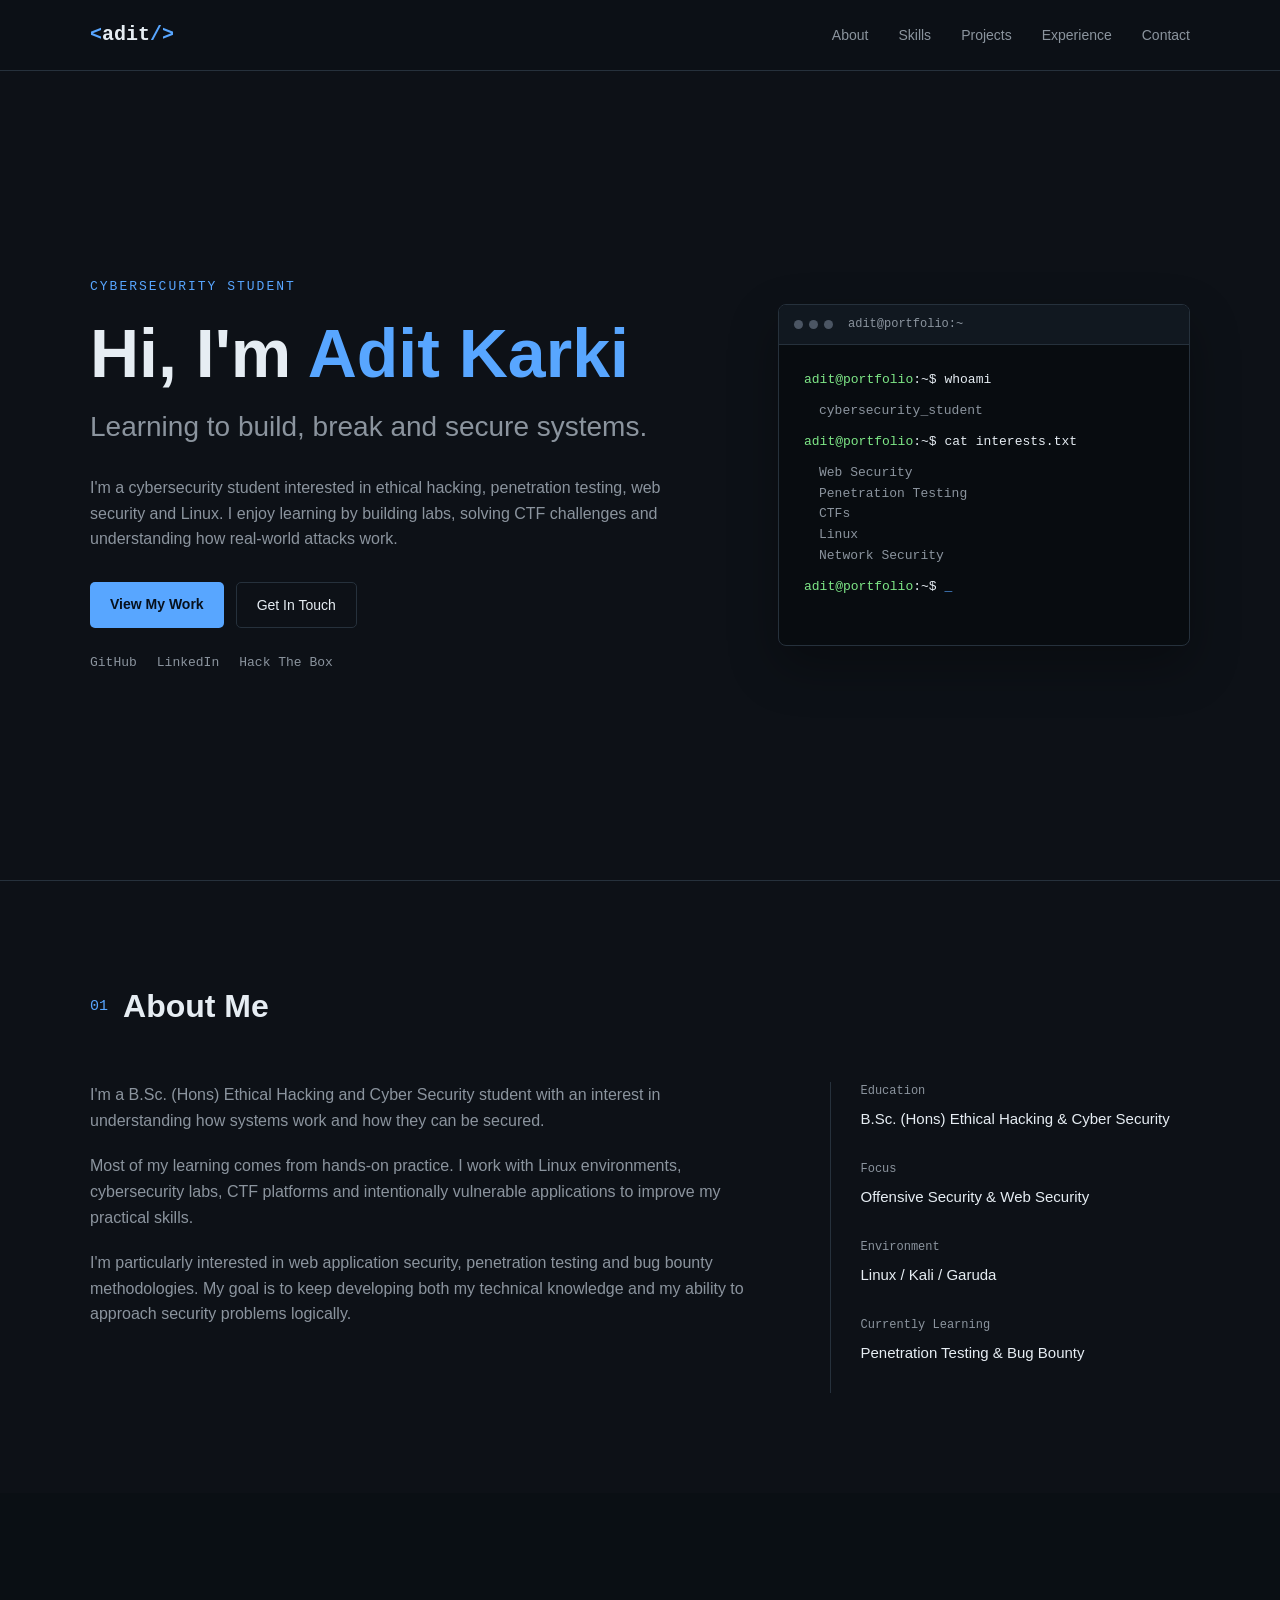
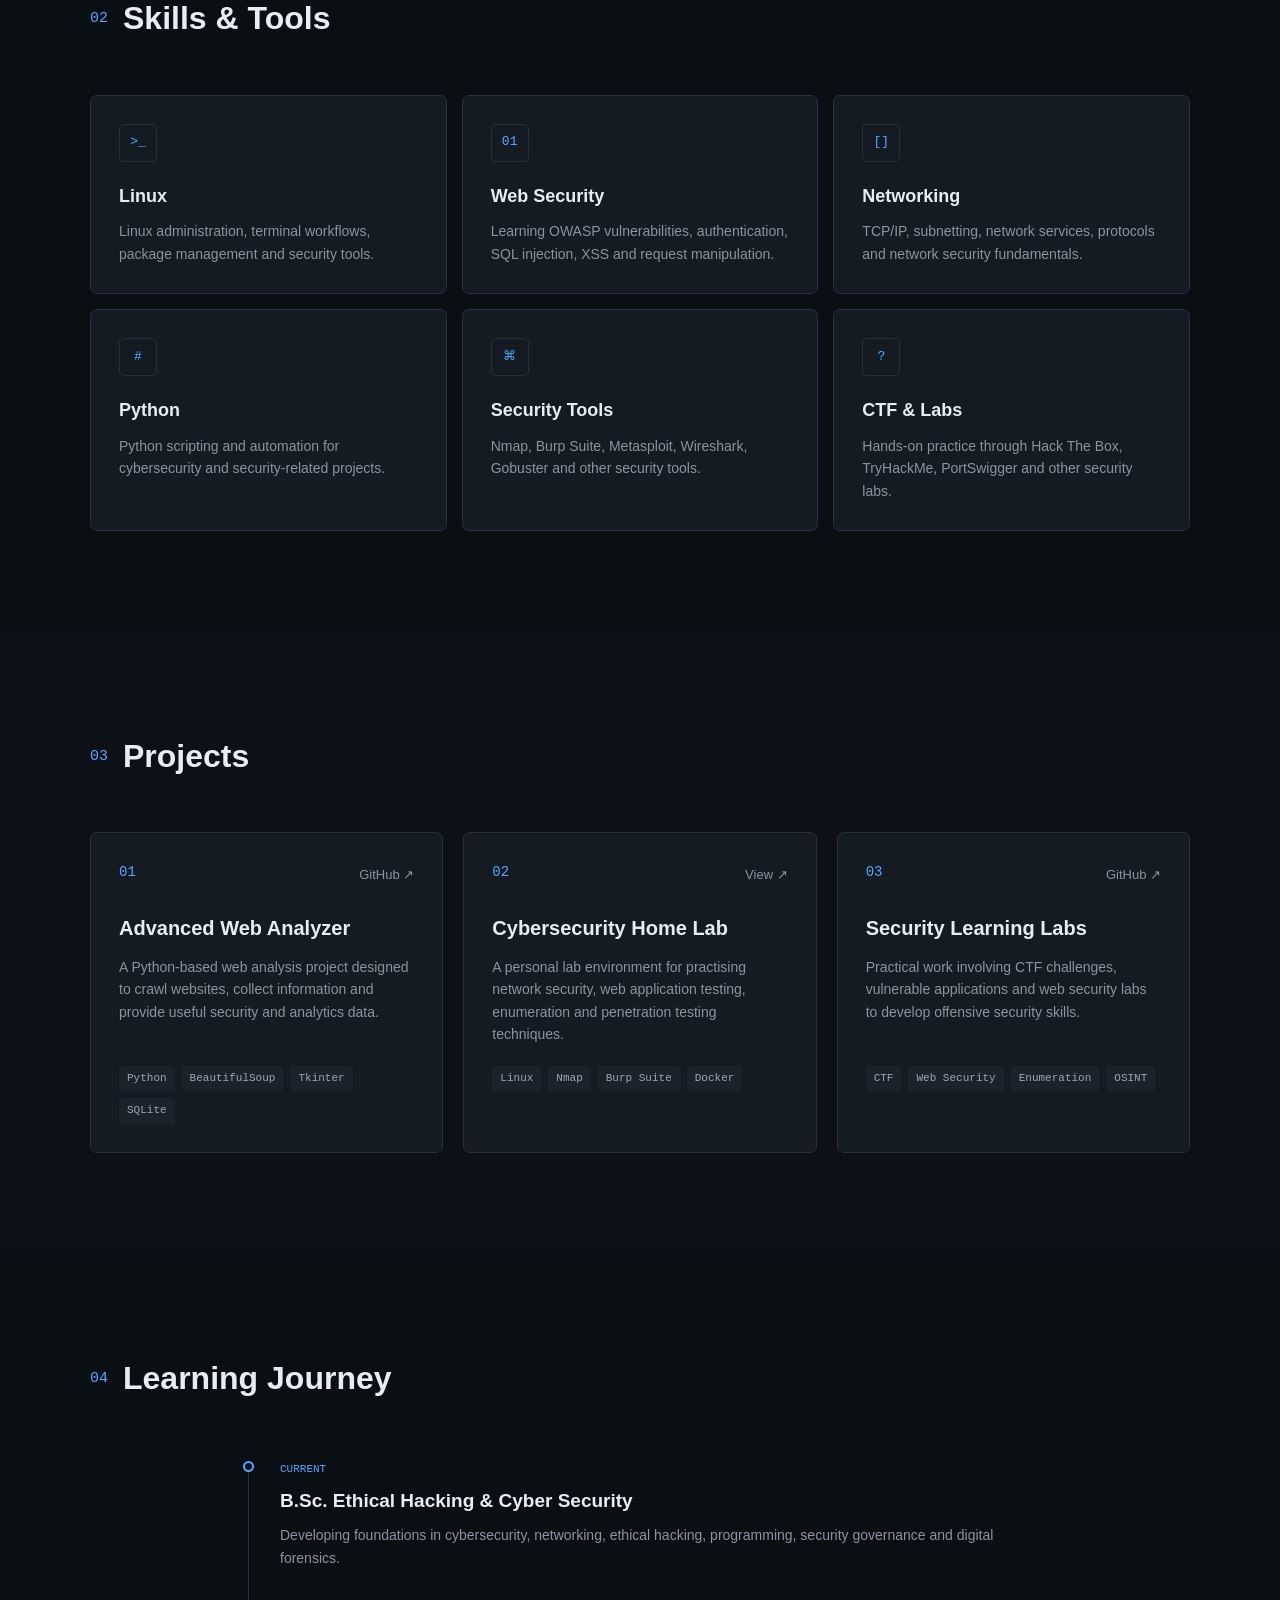
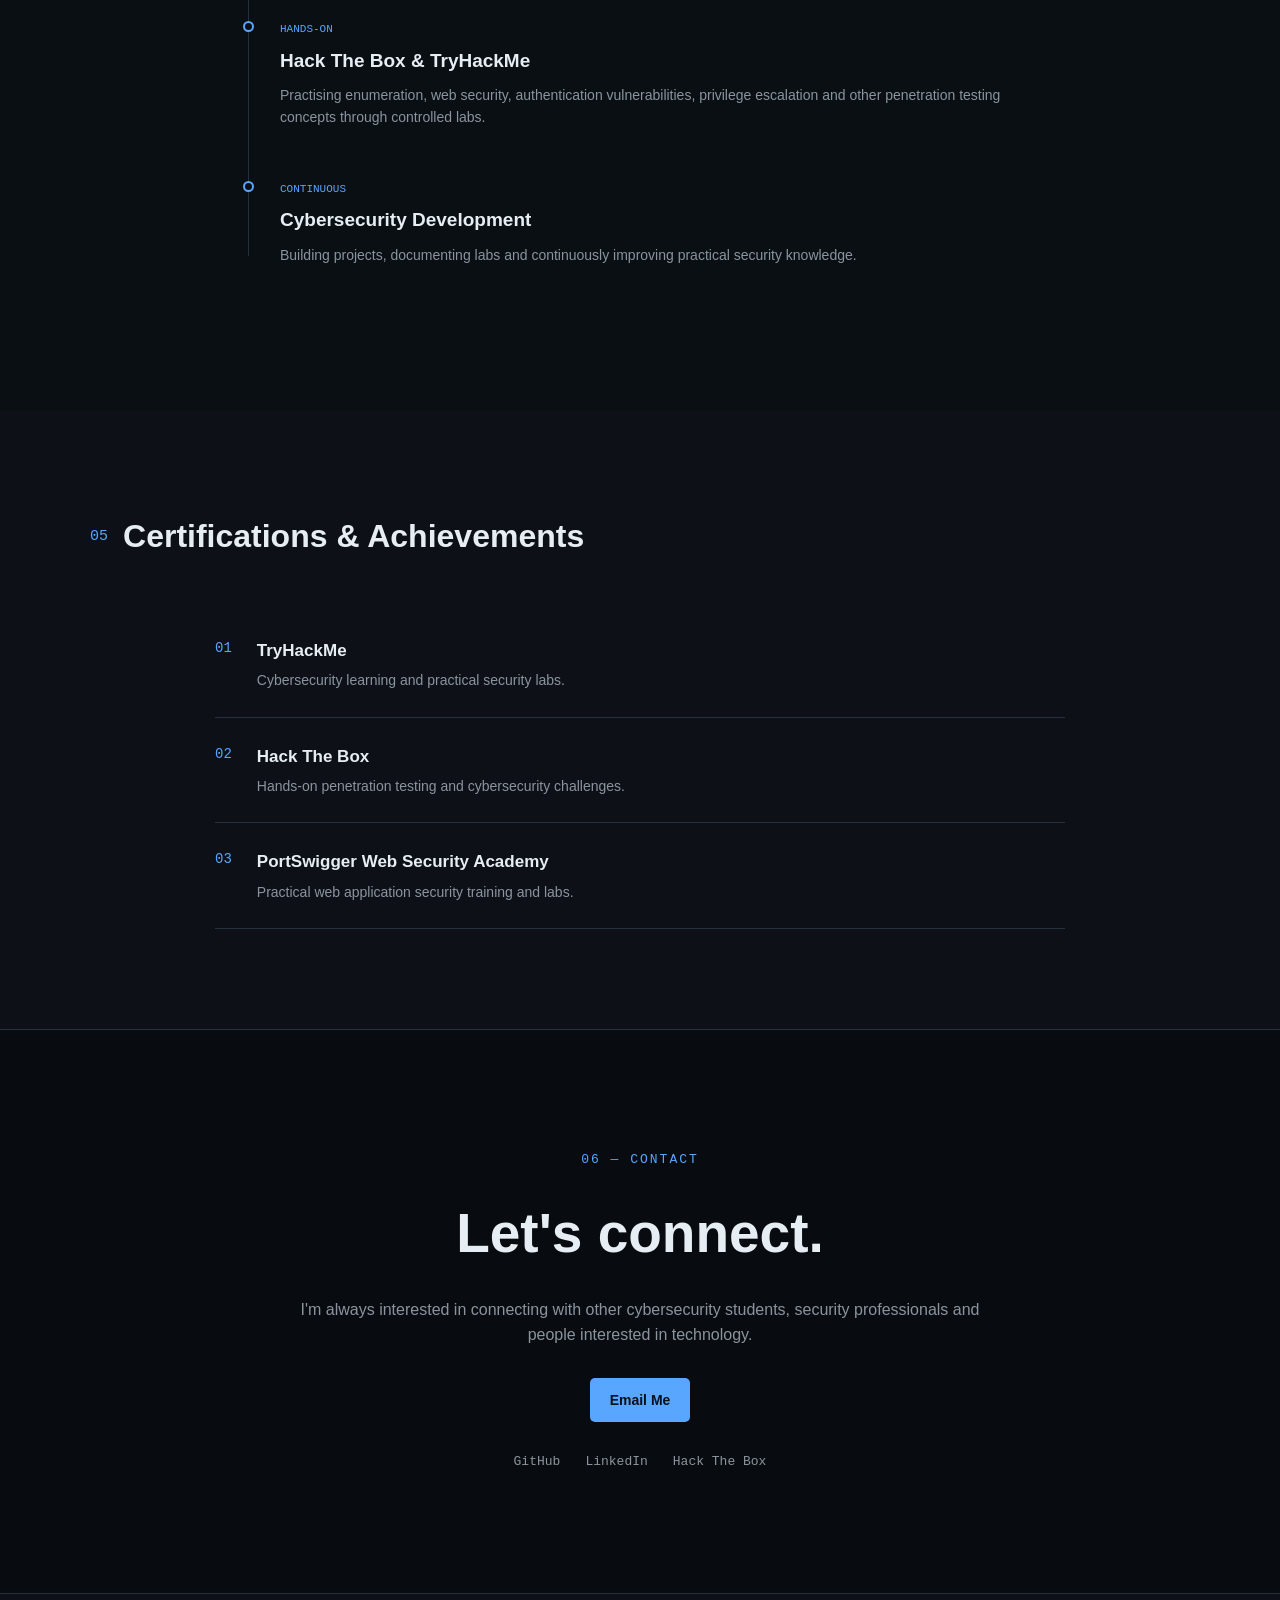
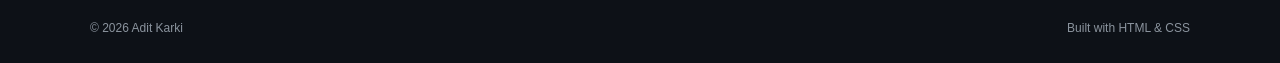
==== index.html @ 1b2b799e "Add files via upload" ====
<!DOCTYPE html>
<html lang="en">
<head>
    <meta charset="UTF-8">
    <meta name="viewport" content="width=device-width, initial-scale=1.0">

    <title>Adit Karki | Cybersecurity Student</title>

    <meta
        name="description"
        content="Adit Karki - Cybersecurity student portfolio, projects, skills and hands-on security experience."
    >

    <link rel="stylesheet" href="style.css">
</head>

<body>

    <!-- Navigation -->
    <header class="navbar">
        <div class="container nav-container">

            <a href="#home" class="logo">
                <span>&lt;</span>adit<span>/&gt;</span>
            </a>

            <nav>
                <a href="#about">About</a>
                <a href="#skills">Skills</a>
                <a href="#projects">Projects</a>
                <a href="#experience">Experience</a>
                <a href="#contact">Contact</a>
            </nav>

        </div>
    </header>


    <!-- Hero Section -->
    <main>

        <section id="home" class="hero">
            <div class="container hero-content">

                <div class="hero-text">

                    <p class="eyebrow">CYBERSECURITY STUDENT</p>

                    <h1>
                        Hi, I'm <span>Adit Karki</span>
                    </h1>

                    <h2>
                        Learning to build, break and secure systems.
                    </h2>

                    <p class="hero-description">
                        I'm a cybersecurity student interested in ethical hacking,
                        penetration testing, web security and Linux. I enjoy
                        learning by building labs, solving CTF challenges and
                        understanding how real-world attacks work.
                    </p>

                    <div class="hero-buttons">
                        <a href="#projects" class="btn primary-btn">
                            View My Work
                        </a>

                        <a href="#contact" class="btn secondary-btn">
                            Get In Touch
                        </a>
                    </div>

                    <div class="quick-links">
                        <a href="#" target="_blank">GitHub</a>
                        <a href="#" target="_blank">LinkedIn</a>
                        <a href="#" target="_blank">Hack The Box</a>
                    </div>

                </div>


                <div class="terminal-card">

                    <div class="terminal-header">
                        <div class="terminal-dots">
                            <span></span>
                            <span></span>
                            <span></span>
                        </div>

                        <p>adit@portfolio:~</p>
                    </div>

                    <div class="terminal-body">

                        <p>
                            <span class="terminal-green">adit@portfolio</span>:~$
                            whoami
                        </p>

                        <p class="terminal-output">
                            cybersecurity_student
                        </p>

                        <p>
                            <span class="terminal-green">adit@portfolio</span>:~$
                            cat interests.txt
                        </p>

                        <p class="terminal-output">
                            Web Security<br>
                            Penetration Testing<br>
                            CTFs<br>
                            Linux<br>
                            Network Security
                        </p>

                        <p>
                            <span class="terminal-green">adit@portfolio</span>:~$
                            <span class="cursor">_</span>
                        </p>

                    </div>

                </div>

            </div>
        </section>


        <!-- About -->
        <section id="about" class="section">
            <div class="container">

                <div class="section-heading">
                    <p class="section-number">01</p>
                    <h2>About Me</h2>
                </div>

                <div class="about-grid">

                    <div class="about-text">

                        <p>
                            I'm a B.Sc. (Hons) Ethical Hacking and Cyber Security
                            student with an interest in understanding how systems
                            work and how they can be secured.
                        </p>

                        <p>
                            Most of my learning comes from hands-on practice.
                            I work with Linux environments, cybersecurity labs,
                            CTF platforms and intentionally vulnerable
                            applications to improve my practical skills.
                        </p>

                        <p>
                            I'm particularly interested in web application
                            security, penetration testing and bug bounty
                            methodologies. My goal is to keep developing both
                            my technical knowledge and my ability to approach
                            security problems logically.
                        </p>

                    </div>


                    <div class="about-info">

                        <div class="info-item">
                            <span>Education</span>
                            <strong>B.Sc. (Hons) Ethical Hacking & Cyber Security</strong>
                        </div>

                        <div class="info-item">
                            <span>Focus</span>
                            <strong>Offensive Security & Web Security</strong>
                        </div>

                        <div class="info-item">
                            <span>Environment</span>
                            <strong>Linux / Kali / Garuda</strong>
                        </div>

                        <div class="info-item">
                            <span>Currently Learning</span>
                            <strong>Penetration Testing & Bug Bounty</strong>
                        </div>

                    </div>

                </div>

            </div>
        </section>


        <!-- Skills -->
        <section id="skills" class="section section-dark">
            <div class="container">

                <div class="section-heading">
                    <p class="section-number">02</p>
                    <h2>Skills & Tools</h2>
                </div>

                <div class="skills-grid">

                    <div class="skill-card">
                        <div class="skill-icon">&gt;_</div>
                        <h3>Linux</h3>
                        <p>
                            Linux administration, terminal workflows,
                            package management and security tools.
                        </p>
                    </div>

                    <div class="skill-card">
                        <div class="skill-icon">01</div>
                        <h3>Web Security</h3>
                        <p>
                            Learning OWASP vulnerabilities, authentication,
                            SQL injection, XSS and request manipulation.
                        </p>
                    </div>

                    <div class="skill-card">
                        <div class="skill-icon">[]</div>
                        <h3>Networking</h3>
                        <p>
                            TCP/IP, subnetting, network services,
                            protocols and network security fundamentals.
                        </p>
                    </div>

                    <div class="skill-card">
                        <div class="skill-icon">#</div>
                        <h3>Python</h3>
                        <p>
                            Python scripting and automation for
                            cybersecurity and security-related projects.
                        </p>
                    </div>

                    <div class="skill-card">
                        <div class="skill-icon">⌘</div>
                        <h3>Security Tools</h3>
                        <p>
                            Nmap, Burp Suite, Metasploit, Wireshark,
                            Gobuster and other security tools.
                        </p>
                    </div>

                    <div class="skill-card">
                        <div class="skill-icon">?</div>
                        <h3>CTF & Labs</h3>
                        <p>
                            Hands-on practice through Hack The Box,
                            TryHackMe, PortSwigger and other security labs.
                        </p>
                    </div>

                </div>

            </div>
        </section>


        <!-- Projects -->
        <section id="projects" class="section">
            <div class="container">

                <div class="section-heading">
                    <p class="section-number">03</p>
                    <h2>Projects</h2>
                </div>

                <div class="projects-grid">

                    <article class="project-card">

                        <div class="project-top">
                            <span class="project-folder">01</span>

                            <div class="project-links">
                                <a href="#" target="_blank">GitHub ↗</a>
                            </div>
                        </div>

                        <h3>Advanced Web Analyzer</h3>

                        <p>
                            A Python-based web analysis project designed to
                            crawl websites, collect information and provide
                            useful security and analytics data.
                        </p>

                        <div class="tags">
                            <span>Python</span>
                            <span>BeautifulSoup</span>
                            <span>Tkinter</span>
                            <span>SQLite</span>
                        </div>

                    </article>


                    <article class="project-card">

                        <div class="project-top">
                            <span class="project-folder">02</span>

                            <div class="project-links">
                                <a href="#" target="_blank">View ↗</a>
                            </div>
                        </div>

                        <h3>Cybersecurity Home Lab</h3>

                        <p>
                            A personal lab environment for practising
                            network security, web application testing,
                            enumeration and penetration testing techniques.
                        </p>

                        <div class="tags">
                            <span>Linux</span>
                            <span>Nmap</span>
                            <span>Burp Suite</span>
                            <span>Docker</span>
                        </div>

                    </article>


                    <article class="project-card">

                        <div class="project-top">
                            <span class="project-folder">03</span>

                            <div class="project-links">
                                <a href="#" target="_blank">GitHub ↗</a>
                            </div>
                        </div>

                        <h3>Security Learning Labs</h3>

                        <p>
                            Practical work involving CTF challenges,
                            vulnerable applications and web security labs
                            to develop offensive security skills.
                        </p>

                        <div class="tags">
                            <span>CTF</span>
                            <span>Web Security</span>
                            <span>Enumeration</span>
                            <span>OSINT</span>
                        </div>

                    </article>

                </div>

            </div>
        </section>


        <!-- Experience / Learning -->
        <section id="experience" class="section section-dark">
            <div class="container">

                <div class="section-heading">
                    <p class="section-number">04</p>
                    <h2>Learning Journey</h2>
                </div>

                <div class="timeline">

                    <div class="timeline-item">

                        <div class="timeline-dot"></div>

                        <div class="timeline-content">

                            <span class="timeline-date">
                                CURRENT
                            </span>

                            <h3>B.Sc. Ethical Hacking & Cyber Security</h3>

                            <p>
                                Developing foundations in cybersecurity,
                                networking, ethical hacking, programming,
                                security governance and digital forensics.
                            </p>

                        </div>

                    </div>


                    <div class="timeline-item">

                        <div class="timeline-dot"></div>

                        <div class="timeline-content">

                            <span class="timeline-date">
                                HANDS-ON
                            </span>

                            <h3>Hack The Box & TryHackMe</h3>

                            <p>
                                Practising enumeration, web security,
                                authentication vulnerabilities, privilege
                                escalation and other penetration testing
                                concepts through controlled labs.
                            </p>

                        </div>

                    </div>


                    <div class="timeline-item">

                        <div class="timeline-dot"></div>

                        <div class="timeline-content">

                            <span class="timeline-date">
                                CONTINUOUS
                            </span>

                            <h3>Cybersecurity Development</h3>

                            <p>
                                Building projects, documenting labs and
                                continuously improving practical security
                                knowledge.
                            </p>

                        </div>

                    </div>

                </div>

            </div>
        </section>


        <!-- Certifications -->
        <section class="section">
            <div class="container">

                <div class="section-heading">
                    <p class="section-number">05</p>
                    <h2>Certifications & Achievements</h2>
                </div>

                <div class="certifications">

                    <div class="cert-item">
                        <div class="cert-number">01</div>

                        <div>
                            <h3>TryHackMe</h3>
                            <p>
                                Cybersecurity learning and practical
                                security labs.
                            </p>
                        </div>
                    </div>


                    <div class="cert-item">
                        <div class="cert-number">02</div>

                        <div>
                            <h3>Hack The Box</h3>
                            <p>
                                Hands-on penetration testing and
                                cybersecurity challenges.
                            </p>
                        </div>
                    </div>


                    <div class="cert-item">
                        <div class="cert-number">03</div>

                        <div>
                            <h3>PortSwigger Web Security Academy</h3>
                            <p>
                                Practical web application security
                                training and labs.
                            </p>
                        </div>
                    </div>

                </div>

            </div>
        </section>


        <!-- Contact -->
        <section id="contact" class="contact-section">

            <div class="container contact-content">

                <p class="eyebrow">06 — CONTACT</p>

                <h2>
                    Let's connect.
                </h2>

                <p>
                    I'm always interested in connecting with other
                    cybersecurity students, security professionals and
                    people interested in technology.
                </p>

                <a
                    href="mailto:your.email@example.com"
                    class="btn primary-btn"
                >
                    Email Me
                </a>

                <div class="contact-links">

                    <a href="#" target="_blank">
                        GitHub
                    </a>

                    <a href="#" target="_blank">
                        LinkedIn
                    </a>

                    <a href="#" target="_blank">
                        Hack The Box
                    </a>

                </div>

            </div>

        </section>

    </main>


    <!-- Footer -->
    <footer>

        <div class="container footer-content">

            <p>
                © 2026 Adit Karki
            </p>

            <p>
                Built with HTML & CSS
            </p>

        </div>

    </footer>


</body>
</html>
---- style.css ----
/* =========================================
   RESET
========================================= */

* {
    margin: 0;
    padding: 0;
    box-sizing: border-box;
}

html {
    scroll-behavior: smooth;
}

body {
    font-family:
        Inter,
        -apple-system,
        BlinkMacSystemFont,
        "Segoe UI",
        sans-serif;

    background: #0d1117;
    color: #e6edf3;

    line-height: 1.6;
}

a {
    color: inherit;
    text-decoration: none;
}

img {
    max-width: 100%;
}


/* =========================================
   VARIABLES
========================================= */

:root {
    --background: #0d1117;
    --background-light: #111820;
    --card: #141b23;
    --border: #26313c;

    --text: #e6edf3;
    --text-muted: #8b949e;

    --accent: #58a6ff;
    --accent-light: #79c0ff;

    --max-width: 1100px;
}


/* =========================================
   GENERAL
========================================= */

.container {
    width: min(90%, var(--max-width));
    margin: 0 auto;
}

.section {
    padding: 100px 0;
}

.section-dark {
    background: #0a0f14;
}

.section-heading {
    display: flex;
    align-items: center;
    gap: 15px;

    margin-bottom: 50px;
}

.section-heading h2 {
    font-size: 32px;
    font-weight: 600;
}

.section-number {
    color: var(--accent);
    font-family: monospace;
    font-size: 15px;
}


/* =========================================
   NAVIGATION
========================================= */

.navbar {
    position: sticky;
    top: 0;

    z-index: 100;

    background: rgba(13, 17, 23, 0.95);

    border-bottom: 1px solid var(--border);

    backdrop-filter: blur(10px);
}

.nav-container {
    height: 70px;

    display: flex;
    align-items: center;
    justify-content: space-between;
}

.logo {
    font-family: monospace;
    font-size: 20px;
    font-weight: 700;
}

.logo span {
    color: var(--accent);
}

.navbar nav {
    display: flex;
    gap: 30px;
}

.navbar nav a {
    color: var(--text-muted);
    font-size: 14px;

    transition: 0.2s ease;
}

.navbar nav a:hover {
    color: var(--text);
}


/* =========================================
   HERO
========================================= */

.hero {
    min-height: 90vh;

    display: flex;
    align-items: center;

    border-bottom: 1px solid var(--border);
}

.hero-content {
    display: grid;

    grid-template-columns:
        1.2fr
        0.8fr;

    gap: 70px;

    align-items: center;
}

.eyebrow {
    color: var(--accent);

    font-family: monospace;

    font-size: 13px;

    letter-spacing: 2px;

    margin-bottom: 18px;
}

.hero h1 {
    font-size: clamp(42px, 6vw, 68px);

    line-height: 1.1;

    margin-bottom: 15px;

    font-weight: 700;
}

.hero h1 span {
    color: var(--accent);
}

.hero h2 {
    color: var(--text-muted);

    font-size: clamp(20px, 3vw, 28px);

    font-weight: 400;

    margin-bottom: 25px;
}

.hero-description {
    max-width: 650px;

    color: var(--text-muted);

    font-size: 16px;
}

.hero-buttons {
    display: flex;

    gap: 12px;

    margin-top: 30px;
}

.btn {
    display: inline-block;

    padding: 11px 20px;

    border-radius: 5px;

    font-size: 14px;

    transition: 0.2s ease;
}

.primary-btn {
    background: var(--accent);

    color: #07111d;

    font-weight: 600;
}

.primary-btn:hover {
    background: var(--accent-light);

    transform: translateY(-2px);
}

.secondary-btn {
    border: 1px solid var(--border);

    color: var(--text);
}

.secondary-btn:hover {
    border-color: var(--accent);

    color: var(--accent);
}

.quick-links {
    display: flex;

    gap: 20px;

    margin-top: 25px;
}

.quick-links a {
    color: var(--text-muted);

    font-family: monospace;

    font-size: 13px;

    transition: 0.2s;
}

.quick-links a:hover {
    color: var(--accent);
}


/* =========================================
   TERMINAL
========================================= */

.terminal-card {
    background: #080c10;

    border: 1px solid var(--border);

    border-radius: 8px;

    overflow: hidden;

    box-shadow:
        0 20px 50px rgba(0, 0, 0, 0.3);
}

.terminal-header {
    height: 40px;

    display: flex;

    align-items: center;

    gap: 15px;

    padding: 0 15px;

    background: #111820;

    border-bottom: 1px solid var(--border);
}

.terminal-header p {
    color: var(--text-muted);

    font-family: monospace;

    font-size: 12px;
}

.terminal-dots {
    display: flex;

    gap: 6px;
}

.terminal-dots span {
    width: 9px;
    height: 9px;

    border-radius: 50%;

    background: #4b5563;
}

.terminal-body {
    padding: 25px;

    min-height: 300px;

    font-family: monospace;

    font-size: 13px;
}

.terminal-body p {
    margin-bottom: 10px;
}

.terminal-green {
    color: #7ee787;
}

.terminal-output {
    color: #8b949e;

    margin-left: 15px;
}

.cursor {
    color: var(--accent);

    animation: blink 1s infinite;
}

@keyframes blink {
    50% {
        opacity: 0;
    }
}


/* =========================================
   ABOUT
========================================= */

.about-grid {
    display: grid;

    grid-template-columns:
        1.3fr
        0.7fr;

    gap: 70px;
}

.about-text p {
    color: var(--text-muted);

    margin-bottom: 20px;

    font-size: 16px;
}

.about-info {
    border-left: 1px solid var(--border);

    padding-left: 30px;
}

.info-item {
    margin-bottom: 28px;
}

.info-item span {
    display: block;

    color: var(--text-muted);

    font-family: monospace;

    font-size: 12px;

    margin-bottom: 5px;
}

.info-item strong {
    font-size: 15px;

    font-weight: 500;
}


/* =========================================
   SKILLS
========================================= */

.skills-grid {
    display: grid;

    grid-template-columns:
        repeat(3, 1fr);

    gap: 15px;
}

.skill-card {
    padding: 28px;

    background: var(--card);

    border: 1px solid var(--border);

    border-radius: 7px;

    transition: 0.2s ease;
}

.skill-card:hover {
    border-color: #3b4a59;

    transform: translateY(-3px);
}

.skill-icon {
    width: 38px;
    height: 38px;

    display: flex;

    align-items: center;
    justify-content: center;

    margin-bottom: 20px;

    border: 1px solid var(--border);

    border-radius: 5px;

    color: var(--accent);

    font-family: monospace;
}

.skill-card h3 {
    font-size: 18px;

    margin-bottom: 10px;
}

.skill-card p {
    color: var(--text-muted);

    font-size: 14px;
}


/* =========================================
   PROJECTS
========================================= */

.projects-grid {
    display: grid;

    grid-template-columns:
        repeat(3, 1fr);

    gap: 20px;
}

.project-card {
    padding: 28px;

    border: 1px solid var(--border);

    background: var(--card);

    border-radius: 7px;

    transition: 0.2s ease;
}

.project-card:hover {
    border-color: #3b4a59;

    transform: translateY(-4px);
}

.project-top {
    display: flex;

    justify-content: space-between;

    margin-bottom: 25px;
}

.project-folder {
    color: var(--accent);

    font-family: monospace;

    font-size: 14px;
}

.project-links a {
    color: var(--text-muted);

    font-size: 13px;
}

.project-links a:hover {
    color: var(--accent);
}

.project-card h3 {
    font-size: 20px;

    margin-bottom: 12px;
}

.project-card p {
    color: var(--text-muted);

    font-size: 14px;

    min-height: 90px;
}

.tags {
    display: flex;

    flex-wrap: wrap;

    gap: 7px;

    margin-top: 20px;
}

.tags span {
    padding: 4px 8px;

    background: #1a222c;

    color: #9da7b3;

    border-radius: 3px;

    font-family: monospace;

    font-size: 11px;
}


/* =========================================
   TIMELINE
========================================= */

.timeline {
    position: relative;

    max-width: 800px;

    margin: 0 auto;
}

.timeline::before {
    content: "";

    position: absolute;

    left: 8px;

    top: 10px;

    bottom: 10px;

    width: 1px;

    background: var(--border);
}

.timeline-item {
    position: relative;

    padding-left: 40px;

    margin-bottom: 45px;
}

.timeline-dot {
    position: absolute;

    left: 3px;

    top: 7px;

    width: 11px;
    height: 11px;

    border: 2px solid var(--accent);

    background: #0a0f14;

    border-radius: 50%;
}

.timeline-date {
    color: var(--accent);

    font-family: monospace;

    font-size: 11px;
}

.timeline-content h3 {
    font-size: 19px;

    margin: 6px 0 8px;
}

.timeline-content p {
    color: var(--text-muted);

    font-size: 14px;
}


/* =========================================
   CERTIFICATIONS
========================================= */

.certifications {
    max-width: 850px;

    margin: 0 auto;
}

.cert-item {
    display: flex;

    gap: 25px;

    padding: 25px 0;

    border-bottom: 1px solid var(--border);
}

.cert-number {
    color: var(--accent);

    font-family: monospace;

    font-size: 14px;
}

.cert-item h3 {
    font-size: 17px;

    margin-bottom: 5px;
}

.cert-item p {
    color: var(--text-muted);

    font-size: 14px;
}


/* =========================================
   CONTACT
========================================= */

.contact-section {
    padding: 120px 0;

    text-align: center;

    border-top: 1px solid var(--border);

    background: #080c10;
}

.contact-content {
    max-width: 700px;
}

.contact-section h2 {
    font-size: clamp(38px, 6vw, 55px);

    margin-bottom: 20px;
}

.contact-section > .container > p:not(.eyebrow) {
    color: var(--text-muted);

    margin-bottom: 30px;
}

.contact-links {
    display: flex;

    justify-content: center;

    gap: 25px;

    margin-top: 30px;
}

.contact-links a {
    color: var(--text-muted);

    font-family: monospace;

    font-size: 13px;
}

.contact-links a:hover {
    color: var(--accent);
}


/* =========================================
   FOOTER
========================================= */

footer {
    border-top: 1px solid var(--border);

    padding: 25px 0;
}

.footer-content {
    display: flex;

    justify-content: space-between;

    color: var(--text-muted);

    font-size: 12px;
}


/* =========================================
   RESPONSIVE
========================================= */

@media (max-width: 850px) {

    .hero {
        min-height: auto;

        padding: 100px 0;
    }

    .hero-content {
        grid-template-columns: 1fr;

        gap: 50px;
    }

    .about-grid {
        grid-template-columns: 1fr;

        gap: 40px;
    }

    .about-info {
        border-left: none;

        border-top: 1px solid var(--border);

        padding-left: 0;

        padding-top: 30px;
    }

    .skills-grid {
        grid-template-columns:
            repeat(2, 1fr);
    }

    .projects-grid {
        grid-template-columns: 1fr;
    }

    .project-card p {
        min-height: auto;
    }
}


@media (max-width: 600px) {

    .navbar nav {
        display: none;
    }

    .section {
        padding: 75px 0;
    }

    .hero {
        padding: 80px 0;
    }

    .hero h1 {
        font-size: 42px;
    }

    .hero-buttons {
        flex-direction: column;

        align-items: flex-start;
    }

    .skills-grid {
        grid-template-columns: 1fr;
    }

    .terminal-body {
        font-size: 11px;

        padding: 20px;
    }

    .contact-links {
        flex-direction: column;

        gap: 12px;
    }

    .footer-content {
        flex-direction: column;

        gap: 8px;
    }
}
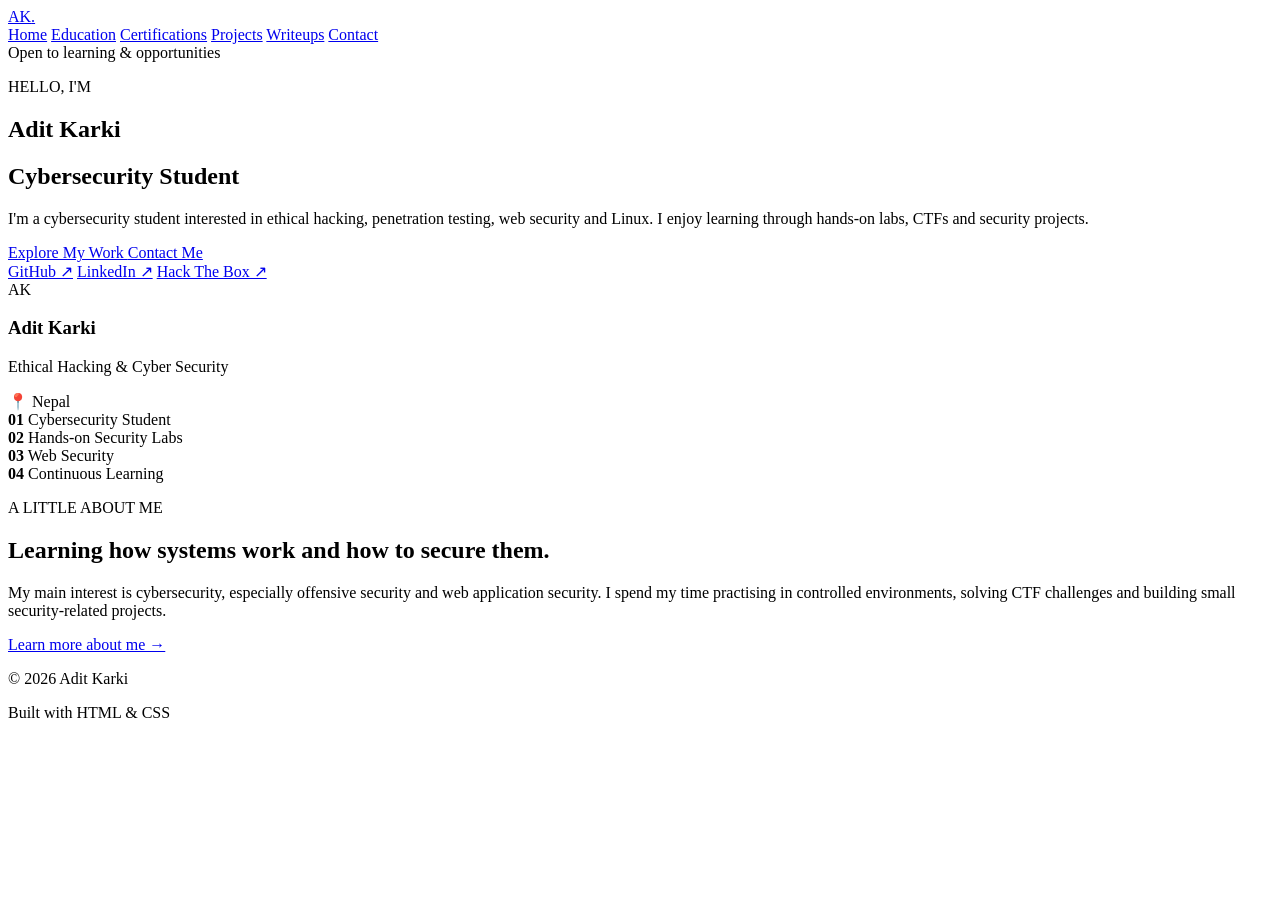
==== commit 9bae8ae8: "Add files via upload" ====
--- a/index.html
+++ b/index.html
@@ -4,574 +4,223 @@
     <meta charset="UTF-8">
     <meta name="viewport" content="width=device-width, initial-scale=1.0">
 
-    <title>Adit Karki | Cybersecurity Student</title>
-
-    <meta
-        name="description"
-        content="Adit Karki - Cybersecurity student portfolio, projects, skills and hands-on security experience."
-    >
-
-    <link rel="stylesheet" href="style.css">
+    <title>Adit Karki</title>
+
+    <link rel="stylesheet" href="css/style.css">
 </head>
 
 <body>
 
-    <!-- Navigation -->
-    <header class="navbar">
-        <div class="container nav-container">
-
-            <a href="#home" class="logo">
-                <span>&lt;</span>adit<span>/&gt;</span>
-            </a>
-
-            <nav>
-                <a href="#about">About</a>
-                <a href="#skills">Skills</a>
-                <a href="#projects">Projects</a>
-                <a href="#experience">Experience</a>
-                <a href="#contact">Contact</a>
-            </nav>
+<header class="navbar">
+    <div class="nav-container">
+
+        <a href="index.html" class="logo">
+            AK<span>.</span>
+        </a>
+
+        <nav>
+            <a href="index.html" class="active">Home</a>
+            <a href="education.html">Education</a>
+            <a href="certifications.html">Certifications</a>
+            <a href="projects.html">Projects</a>
+            <a href="writeups.html">Writeups</a>
+            <a href="contact.html">Contact</a>
+        </nav>
+
+    </div>
+</header>
+
+
+<main>
+
+    <!-- HERO -->
+
+    <section class="hero">
+
+        <div class="hero-container">
+
+            <div class="hero-content">
+
+                <div class="availability">
+                    <span></span>
+                    Open to learning & opportunities
+                </div>
+
+                <p class="small-title">
+                    HELLO, I'M
+                </p>
+
+                <h1>
+                    Adit <span>Karki</span>
+                </h1>
+
+                <h2>
+                    Cybersecurity Student
+                </h2>
+
+                <p class="hero-description">
+                    I'm a cybersecurity student interested in ethical hacking,
+                    penetration testing, web security and Linux. I enjoy
+                    learning through hands-on labs, CTFs and security projects.
+                </p>
+
+                <div class="hero-buttons">
+
+                    <a href="projects.html" class="btn primary">
+                        Explore My Work
+                    </a>
+
+                    <a href="contact.html" class="btn secondary">
+                        Contact Me
+                    </a>
+
+                </div>
+
+                <div class="social-links">
+
+                    <a href="#" target="_blank">GitHub ↗</a>
+                    <a href="#" target="_blank">LinkedIn ↗</a>
+                    <a href="#" target="_blank">Hack The Box ↗</a>
+
+                </div>
+
+            </div>
+
+
+            <!-- PROFILE CARD -->
+
+            <div class="profile-area">
+
+                <div class="profile-card">
+
+                    <div class="profile-glow"></div>
+
+                    <div class="profile-image">
+
+                        <img
+                            src="assets/profile.jpg"
+                            alt="Adit Karki"
+                            onerror="this.style.display='none'; this.parentElement.classList.add('no-image');"
+                        >
+
+                        <div class="initials">
+                            AK
+                        </div>
+
+                    </div>
+
+                    <div class="profile-info">
+
+                        <h3>Adit Karki</h3>
+
+                        <p>
+                            Ethical Hacking & Cyber Security
+                        </p>
+
+                        <div class="profile-location">
+                            📍 Nepal
+                        </div>
+
+                    </div>
+
+                </div>
+
+            </div>
 
         </div>
-    </header>
-
-
-    <!-- Hero Section -->
-    <main>
-
-        <section id="home" class="hero">
-            <div class="container hero-content">
-
-                <div class="hero-text">
-
-                    <p class="eyebrow">CYBERSECURITY STUDENT</p>
-
-                    <h1>
-                        Hi, I'm <span>Adit Karki</span>
-                    </h1>
-
-                    <h2>
-                        Learning to build, break and secure systems.
-                    </h2>
-
-                    <p class="hero-description">
-                        I'm a cybersecurity student interested in ethical hacking,
-                        penetration testing, web security and Linux. I enjoy
-                        learning by building labs, solving CTF challenges and
-                        understanding how real-world attacks work.
-                    </p>
-
-                    <div class="hero-buttons">
-                        <a href="#projects" class="btn primary-btn">
-                            View My Work
-                        </a>
-
-                        <a href="#contact" class="btn secondary-btn">
-                            Get In Touch
-                        </a>
-                    </div>
-
-                    <div class="quick-links">
-                        <a href="#" target="_blank">GitHub</a>
-                        <a href="#" target="_blank">LinkedIn</a>
-                        <a href="#" target="_blank">Hack The Box</a>
-                    </div>
-
-                </div>
-
-
-                <div class="terminal-card">
-
-                    <div class="terminal-header">
-                        <div class="terminal-dots">
-                            <span></span>
-                            <span></span>
-                            <span></span>
-                        </div>
-
-                        <p>adit@portfolio:~</p>
-                    </div>
-
-                    <div class="terminal-body">
-
-                        <p>
-                            <span class="terminal-green">adit@portfolio</span>:~$
-                            whoami
-                        </p>
-
-                        <p class="terminal-output">
-                            cybersecurity_student
-                        </p>
-
-                        <p>
-                            <span class="terminal-green">adit@portfolio</span>:~$
-                            cat interests.txt
-                        </p>
-
-                        <p class="terminal-output">
-                            Web Security<br>
-                            Penetration Testing<br>
-                            CTFs<br>
-                            Linux<br>
-                            Network Security
-                        </p>
-
-                        <p>
-                            <span class="terminal-green">adit@portfolio</span>:~$
-                            <span class="cursor">_</span>
-                        </p>
-
-                    </div>
-
-                </div>
-
-            </div>
-        </section>
-
-
-        <!-- About -->
-        <section id="about" class="section">
-            <div class="container">
-
-                <div class="section-heading">
-                    <p class="section-number">01</p>
-                    <h2>About Me</h2>
-                </div>
-
-                <div class="about-grid">
-
-                    <div class="about-text">
-
-                        <p>
-                            I'm a B.Sc. (Hons) Ethical Hacking and Cyber Security
-                            student with an interest in understanding how systems
-                            work and how they can be secured.
-                        </p>
-
-                        <p>
-                            Most of my learning comes from hands-on practice.
-                            I work with Linux environments, cybersecurity labs,
-                            CTF platforms and intentionally vulnerable
-                            applications to improve my practical skills.
-                        </p>
-
-                        <p>
-                            I'm particularly interested in web application
-                            security, penetration testing and bug bounty
-                            methodologies. My goal is to keep developing both
-                            my technical knowledge and my ability to approach
-                            security problems logically.
-                        </p>
-
-                    </div>
-
-
-                    <div class="about-info">
-
-                        <div class="info-item">
-                            <span>Education</span>
-                            <strong>B.Sc. (Hons) Ethical Hacking & Cyber Security</strong>
-                        </div>
-
-                        <div class="info-item">
-                            <span>Focus</span>
-                            <strong>Offensive Security & Web Security</strong>
-                        </div>
-
-                        <div class="info-item">
-                            <span>Environment</span>
-                            <strong>Linux / Kali / Garuda</strong>
-                        </div>
-
-                        <div class="info-item">
-                            <span>Currently Learning</span>
-                            <strong>Penetration Testing & Bug Bounty</strong>
-                        </div>
-
-                    </div>
-
-                </div>
-
-            </div>
-        </section>
-
-
-        <!-- Skills -->
-        <section id="skills" class="section section-dark">
-            <div class="container">
-
-                <div class="section-heading">
-                    <p class="section-number">02</p>
-                    <h2>Skills & Tools</h2>
-                </div>
-
-                <div class="skills-grid">
-
-                    <div class="skill-card">
-                        <div class="skill-icon">&gt;_</div>
-                        <h3>Linux</h3>
-                        <p>
-                            Linux administration, terminal workflows,
-                            package management and security tools.
-                        </p>
-                    </div>
-
-                    <div class="skill-card">
-                        <div class="skill-icon">01</div>
-                        <h3>Web Security</h3>
-                        <p>
-                            Learning OWASP vulnerabilities, authentication,
-                            SQL injection, XSS and request manipulation.
-                        </p>
-                    </div>
-
-                    <div class="skill-card">
-                        <div class="skill-icon">[]</div>
-                        <h3>Networking</h3>
-                        <p>
-                            TCP/IP, subnetting, network services,
-                            protocols and network security fundamentals.
-                        </p>
-                    </div>
-
-                    <div class="skill-card">
-                        <div class="skill-icon">#</div>
-                        <h3>Python</h3>
-                        <p>
-                            Python scripting and automation for
-                            cybersecurity and security-related projects.
-                        </p>
-                    </div>
-
-                    <div class="skill-card">
-                        <div class="skill-icon">⌘</div>
-                        <h3>Security Tools</h3>
-                        <p>
-                            Nmap, Burp Suite, Metasploit, Wireshark,
-                            Gobuster and other security tools.
-                        </p>
-                    </div>
-
-                    <div class="skill-card">
-                        <div class="skill-icon">?</div>
-                        <h3>CTF & Labs</h3>
-                        <p>
-                            Hands-on practice through Hack The Box,
-                            TryHackMe, PortSwigger and other security labs.
-                        </p>
-                    </div>
-
-                </div>
-
-            </div>
-        </section>
-
-
-        <!-- Projects -->
-        <section id="projects" class="section">
-            <div class="container">
-
-                <div class="section-heading">
-                    <p class="section-number">03</p>
-                    <h2>Projects</h2>
-                </div>
-
-                <div class="projects-grid">
-
-                    <article class="project-card">
-
-                        <div class="project-top">
-                            <span class="project-folder">01</span>
-
-                            <div class="project-links">
-                                <a href="#" target="_blank">GitHub ↗</a>
-                            </div>
-                        </div>
-
-                        <h3>Advanced Web Analyzer</h3>
-
-                        <p>
-                            A Python-based web analysis project designed to
-                            crawl websites, collect information and provide
-                            useful security and analytics data.
-                        </p>
-
-                        <div class="tags">
-                            <span>Python</span>
-                            <span>BeautifulSoup</span>
-                            <span>Tkinter</span>
-                            <span>SQLite</span>
-                        </div>
-
-                    </article>
-
-
-                    <article class="project-card">
-
-                        <div class="project-top">
-                            <span class="project-folder">02</span>
-
-                            <div class="project-links">
-                                <a href="#" target="_blank">View ↗</a>
-                            </div>
-                        </div>
-
-                        <h3>Cybersecurity Home Lab</h3>
-
-                        <p>
-                            A personal lab environment for practising
-                            network security, web application testing,
-                            enumeration and penetration testing techniques.
-                        </p>
-
-                        <div class="tags">
-                            <span>Linux</span>
-                            <span>Nmap</span>
-                            <span>Burp Suite</span>
-                            <span>Docker</span>
-                        </div>
-
-                    </article>
-
-
-                    <article class="project-card">
-
-                        <div class="project-top">
-                            <span class="project-folder">03</span>
-
-                            <div class="project-links">
-                                <a href="#" target="_blank">GitHub ↗</a>
-                            </div>
-                        </div>
-
-                        <h3>Security Learning Labs</h3>
-
-                        <p>
-                            Practical work involving CTF challenges,
-                            vulnerable applications and web security labs
-                            to develop offensive security skills.
-                        </p>
-
-                        <div class="tags">
-                            <span>CTF</span>
-                            <span>Web Security</span>
-                            <span>Enumeration</span>
-                            <span>OSINT</span>
-                        </div>
-
-                    </article>
-
-                </div>
-
-            </div>
-        </section>
-
-
-        <!-- Experience / Learning -->
-        <section id="experience" class="section section-dark">
-            <div class="container">
-
-                <div class="section-heading">
-                    <p class="section-number">04</p>
-                    <h2>Learning Journey</h2>
-                </div>
-
-                <div class="timeline">
-
-                    <div class="timeline-item">
-
-                        <div class="timeline-dot"></div>
-
-                        <div class="timeline-content">
-
-                            <span class="timeline-date">
-                                CURRENT
-                            </span>
-
-                            <h3>B.Sc. Ethical Hacking & Cyber Security</h3>
-
-                            <p>
-                                Developing foundations in cybersecurity,
-                                networking, ethical hacking, programming,
-                                security governance and digital forensics.
-                            </p>
-
-                        </div>
-
-                    </div>
-
-
-                    <div class="timeline-item">
-
-                        <div class="timeline-dot"></div>
-
-                        <div class="timeline-content">
-
-                            <span class="timeline-date">
-                                HANDS-ON
-                            </span>
-
-                            <h3>Hack The Box & TryHackMe</h3>
-
-                            <p>
-                                Practising enumeration, web security,
-                                authentication vulnerabilities, privilege
-                                escalation and other penetration testing
-                                concepts through controlled labs.
-                            </p>
-
-                        </div>
-
-                    </div>
-
-
-                    <div class="timeline-item">
-
-                        <div class="timeline-dot"></div>
-
-                        <div class="timeline-content">
-
-                            <span class="timeline-date">
-                                CONTINUOUS
-                            </span>
-
-                            <h3>Cybersecurity Development</h3>
-
-                            <p>
-                                Building projects, documenting labs and
-                                continuously improving practical security
-                                knowledge.
-                            </p>
-
-                        </div>
-
-                    </div>
-
-                </div>
-
-            </div>
-        </section>
-
-
-        <!-- Certifications -->
-        <section class="section">
-            <div class="container">
-
-                <div class="section-heading">
-                    <p class="section-number">05</p>
-                    <h2>Certifications & Achievements</h2>
-                </div>
-
-                <div class="certifications">
-
-                    <div class="cert-item">
-                        <div class="cert-number">01</div>
-
-                        <div>
-                            <h3>TryHackMe</h3>
-                            <p>
-                                Cybersecurity learning and practical
-                                security labs.
-                            </p>
-                        </div>
-                    </div>
-
-
-                    <div class="cert-item">
-                        <div class="cert-number">02</div>
-
-                        <div>
-                            <h3>Hack The Box</h3>
-                            <p>
-                                Hands-on penetration testing and
-                                cybersecurity challenges.
-                            </p>
-                        </div>
-                    </div>
-
-
-                    <div class="cert-item">
-                        <div class="cert-number">03</div>
-
-                        <div>
-                            <h3>PortSwigger Web Security Academy</h3>
-                            <p>
-                                Practical web application security
-                                training and labs.
-                            </p>
-                        </div>
-                    </div>
-
-                </div>
-
-            </div>
-        </section>
-
-
-        <!-- Contact -->
-        <section id="contact" class="contact-section">
-
-            <div class="container contact-content">
-
-                <p class="eyebrow">06 — CONTACT</p>
+
+    </section>
+
+
+    <!-- QUICK INFO -->
+
+    <section class="quick-section">
+
+        <div class="container">
+
+            <div class="quick-grid">
+
+                <div class="quick-card">
+                    <strong>01</strong>
+                    <span>Cybersecurity Student</span>
+                </div>
+
+                <div class="quick-card">
+                    <strong>02</strong>
+                    <span>Hands-on Security Labs</span>
+                </div>
+
+                <div class="quick-card">
+                    <strong>03</strong>
+                    <span>Web Security</span>
+                </div>
+
+                <div class="quick-card">
+                    <strong>04</strong>
+                    <span>Continuous Learning</span>
+                </div>
+
+            </div>
+
+        </div>
+
+    </section>
+
+
+    <!-- ABOUT PREVIEW -->
+
+    <section class="home-about">
+
+        <div class="container about-preview">
+
+            <div>
+
+                <p class="section-label">A LITTLE ABOUT ME</p>
 
                 <h2>
-                    Let's connect.
+                    Learning how systems work
+                    <span>and how to secure them.</span>
                 </h2>
 
+            </div>
+
+            <div>
+
                 <p>
-                    I'm always interested in connecting with other
-                    cybersecurity students, security professionals and
-                    people interested in technology.
+                    My main interest is cybersecurity, especially offensive
+                    security and web application security. I spend my time
+                    practising in controlled environments, solving CTF
+                    challenges and building small security-related projects.
                 </p>
 
-                <a
-                    href="mailto:your.email@example.com"
-                    class="btn primary-btn"
-                >
-                    Email Me
+                <a href="education.html" class="text-link">
+                    Learn more about me →
                 </a>
 
-                <div class="contact-links">
-
-                    <a href="#" target="_blank">
-                        GitHub
-                    </a>
-
-                    <a href="#" target="_blank">
-                        LinkedIn
-                    </a>
-
-                    <a href="#" target="_blank">
-                        Hack The Box
-                    </a>
-
-                </div>
-
-            </div>
-
-        </section>
-
-    </main>
-
-
-    <!-- Footer -->
-    <footer>
-
-        <div class="container footer-content">
-
-            <p>
-                © 2026 Adit Karki
-            </p>
-
-            <p>
-                Built with HTML & CSS
-            </p>
+            </div>
 
         </div>
 
-    </footer>
-
+    </section>
+
+</main>
+
+
+<footer>
+
+    <div class="container footer-content">
+
+        <p>
+            © 2026 Adit Karki
+        </p>
+
+        <p>
+            Built with HTML & CSS
+        </p>
+
+    </div>
+
+</footer>
 
 </body>
 </html>
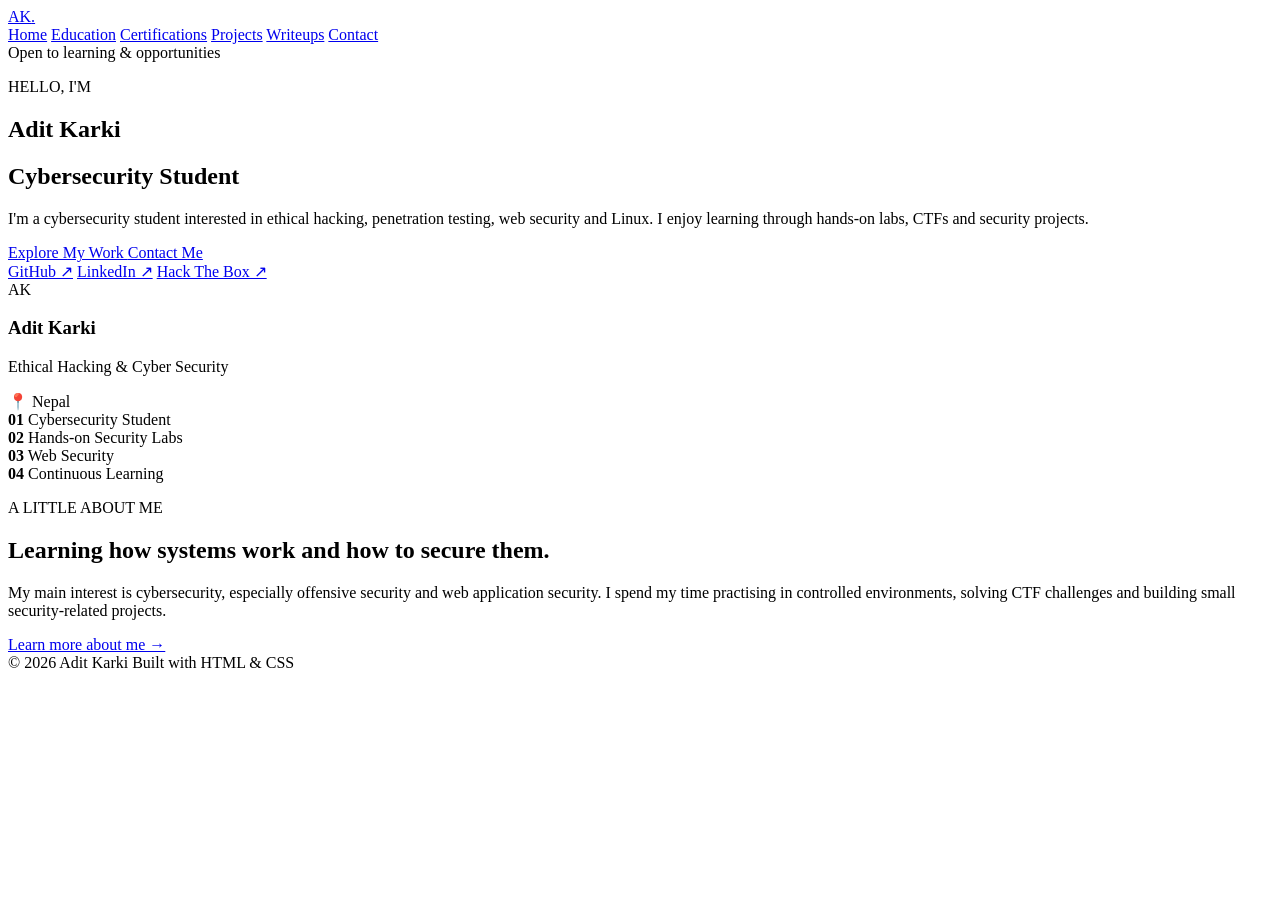
==== commit 4d575e87: "Add files via upload" ====
--- a/index.html
+++ b/index.html
@@ -4,8 +4,9 @@
     <meta charset="UTF-8">
     <meta name="viewport" content="width=device-width, initial-scale=1.0">
 
-    <title>Adit Karki</title>
+    <title>Adit Karki | Cybersecurity Student</title>
 
+    <!-- CSS -->
     <link rel="stylesheet" href="css/style.css">
 </head>
 
@@ -14,16 +15,14 @@
 <header class="navbar">
     <div class="nav-container">
 
-        <a href="index.html" class="logo">
-            AK<span>.</span>
-        </a>
+        <a href="index.html" class="logo">AK<span>.</span></a>
 
         <nav>
             <a href="index.html" class="active">Home</a>
-            <a href="education.html">Education</a>
-            <a href="certifications.html">Certifications</a>
-            <a href="projects.html">Projects</a>
-            <a href="writeups.html">Writeups</a>
+            <a href="edu.html">Education</a>
+            <a href="certification.html">Certifications</a>
+            <a href="project.html">Projects</a>
+            <a href="writeup.html">Writeups</a>
             <a href="contact.html">Contact</a>
         </nav>
 
@@ -34,7 +33,6 @@
 <main>
 
     <!-- HERO -->
-
     <section class="hero">
 
         <div class="hero-container">
@@ -46,49 +44,40 @@
                     Open to learning & opportunities
                 </div>
 
-                <p class="small-title">
-                    HELLO, I'M
-                </p>
+                <p class="small-title">HELLO, I'M</p>
 
                 <h1>
                     Adit <span>Karki</span>
                 </h1>
 
-                <h2>
-                    Cybersecurity Student
-                </h2>
+                <h2>Cybersecurity Student</h2>
 
                 <p class="hero-description">
                     I'm a cybersecurity student interested in ethical hacking,
-                    penetration testing, web security and Linux. I enjoy
-                    learning through hands-on labs, CTFs and security projects.
+                    penetration testing, web security and Linux. I enjoy learning
+                    through hands-on labs, CTFs and security projects.
                 </p>
 
                 <div class="hero-buttons">
-
-                    <a href="projects.html" class="btn primary">
+                    <a href="project.html" class="btn primary">
                         Explore My Work
                     </a>
 
                     <a href="contact.html" class="btn secondary">
                         Contact Me
                     </a>
-
                 </div>
 
                 <div class="social-links">
-
                     <a href="#" target="_blank">GitHub ↗</a>
                     <a href="#" target="_blank">LinkedIn ↗</a>
                     <a href="#" target="_blank">Hack The Box ↗</a>
-
                 </div>
 
             </div>
 
 
             <!-- PROFILE CARD -->
-
             <div class="profile-area">
 
                 <div class="profile-card">
@@ -96,17 +85,7 @@
                     <div class="profile-glow"></div>
 
                     <div class="profile-image">
-
-                        <img
-                            src="assets/profile.jpg"
-                            alt="Adit Karki"
-                            onerror="this.style.display='none'; this.parentElement.classList.add('no-image');"
-                        >
-
-                        <div class="initials">
-                            AK
-                        </div>
-
+                        <div class="initials">AK</div>
                     </div>
 
                     <div class="profile-info">
@@ -132,8 +111,7 @@
     </section>
 
 
-    <!-- QUICK INFO -->
-
+    <!-- QUICK INFORMATION -->
     <section class="quick-section">
 
         <div class="container">
@@ -168,34 +146,35 @@
 
 
     <!-- ABOUT PREVIEW -->
-
     <section class="home-about">
 
-        <div class="container about-preview">
+        <div class="container">
 
-            <div>
+            <div class="about-preview">
 
-                <p class="section-label">A LITTLE ABOUT ME</p>
+                <div>
+                    <p class="section-label">A LITTLE ABOUT ME</p>
 
-                <h2>
-                    Learning how systems work
-                    <span>and how to secure them.</span>
-                </h2>
+                    <h2>
+                        Learning how systems work
+                        <span>and how to secure them.</span>
+                    </h2>
+                </div>
 
-            </div>
+                <div>
 
-            <div>
+                    <p>
+                        My main interest is cybersecurity, especially offensive
+                        security and web application security. I spend my time
+                        practising in controlled environments, solving CTF
+                        challenges and building small security-related projects.
+                    </p>
 
-                <p>
-                    My main interest is cybersecurity, especially offensive
-                    security and web application security. I spend my time
-                    practising in controlled environments, solving CTF
-                    challenges and building small security-related projects.
-                </p>
+                    <a href="edu.html" class="text-link">
+                        Learn more about me →
+                    </a>
 
-                <a href="education.html" class="text-link">
-                    Learn more about me →
-                </a>
+                </div>
 
             </div>
 
@@ -207,19 +186,13 @@
 
 
 <footer>
-
     <div class="container footer-content">
 
-        <p>
-            © 2026 Adit Karki
-        </p>
+        <span>© 2026 Adit Karki</span>
 
-        <p>
-            Built with HTML & CSS
-        </p>
+        <span>Built with HTML & CSS</span>
 
     </div>
-
 </footer>
 
 </body>
